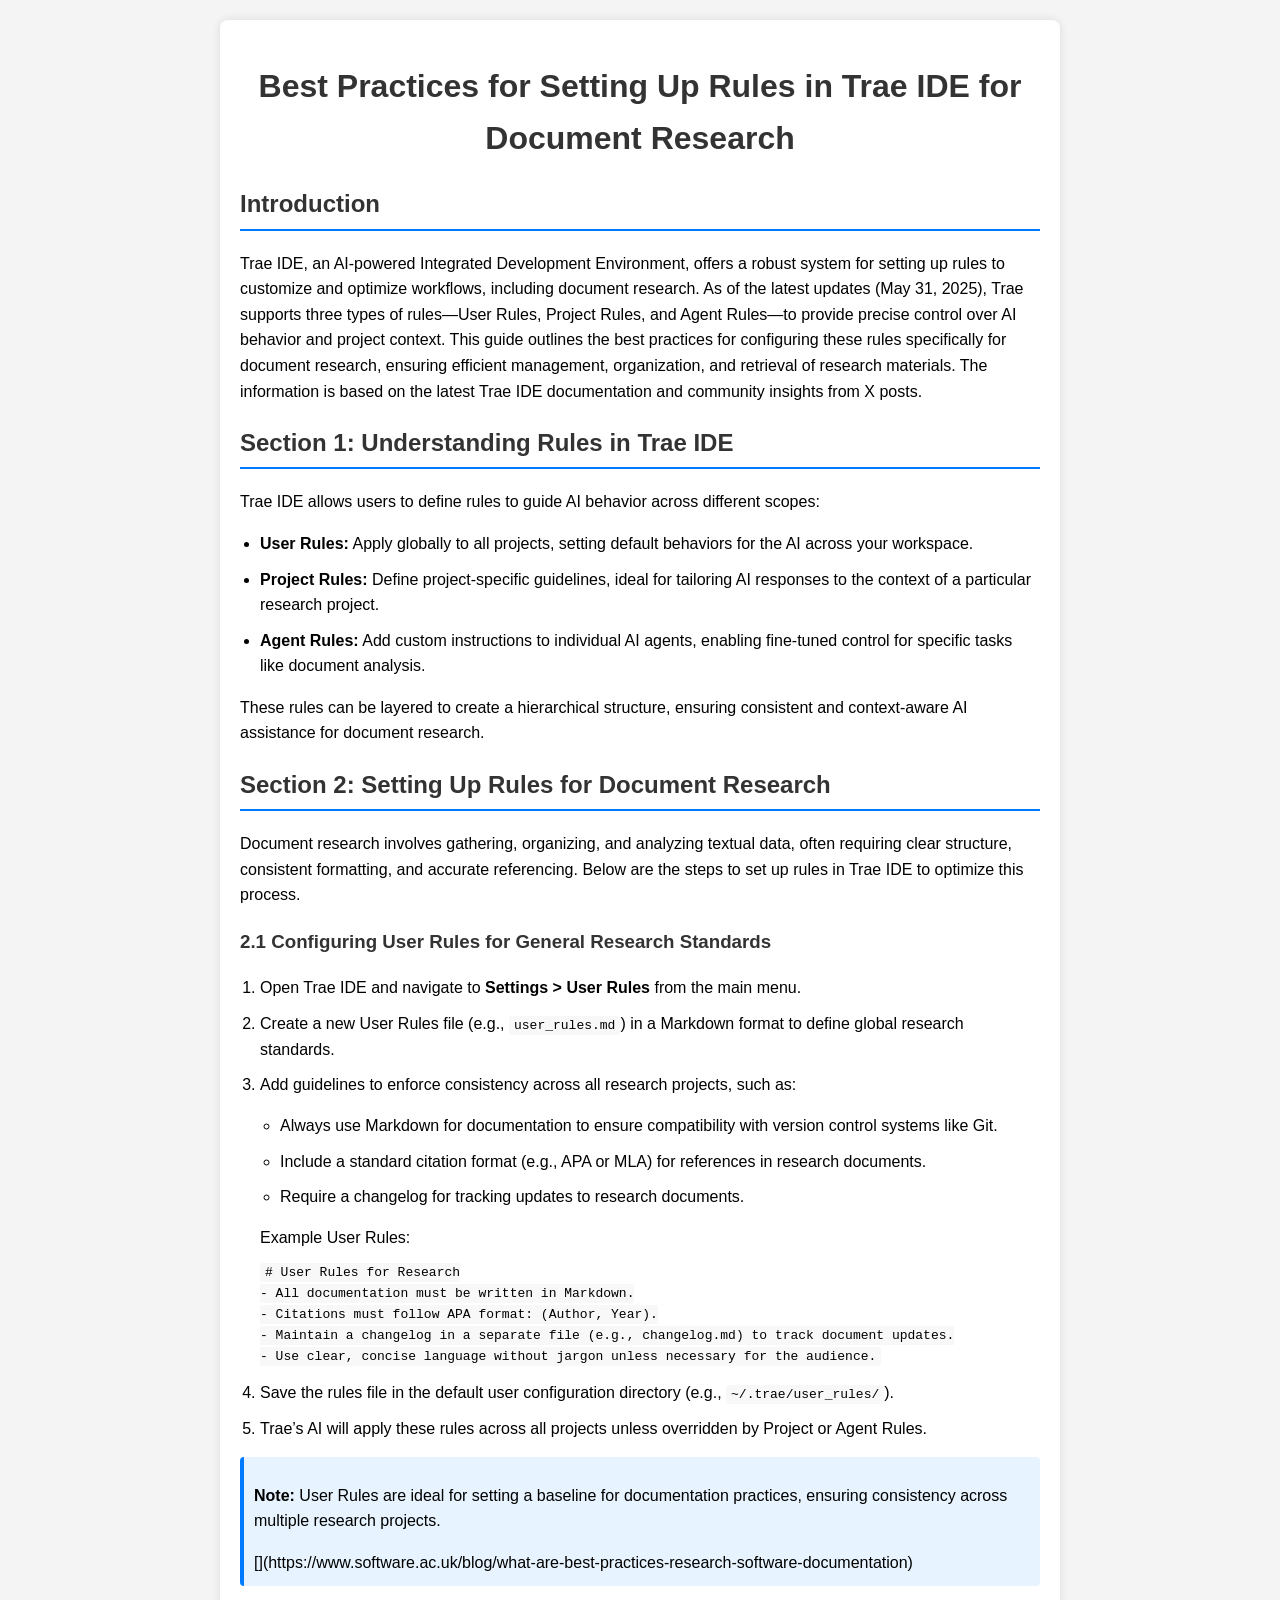
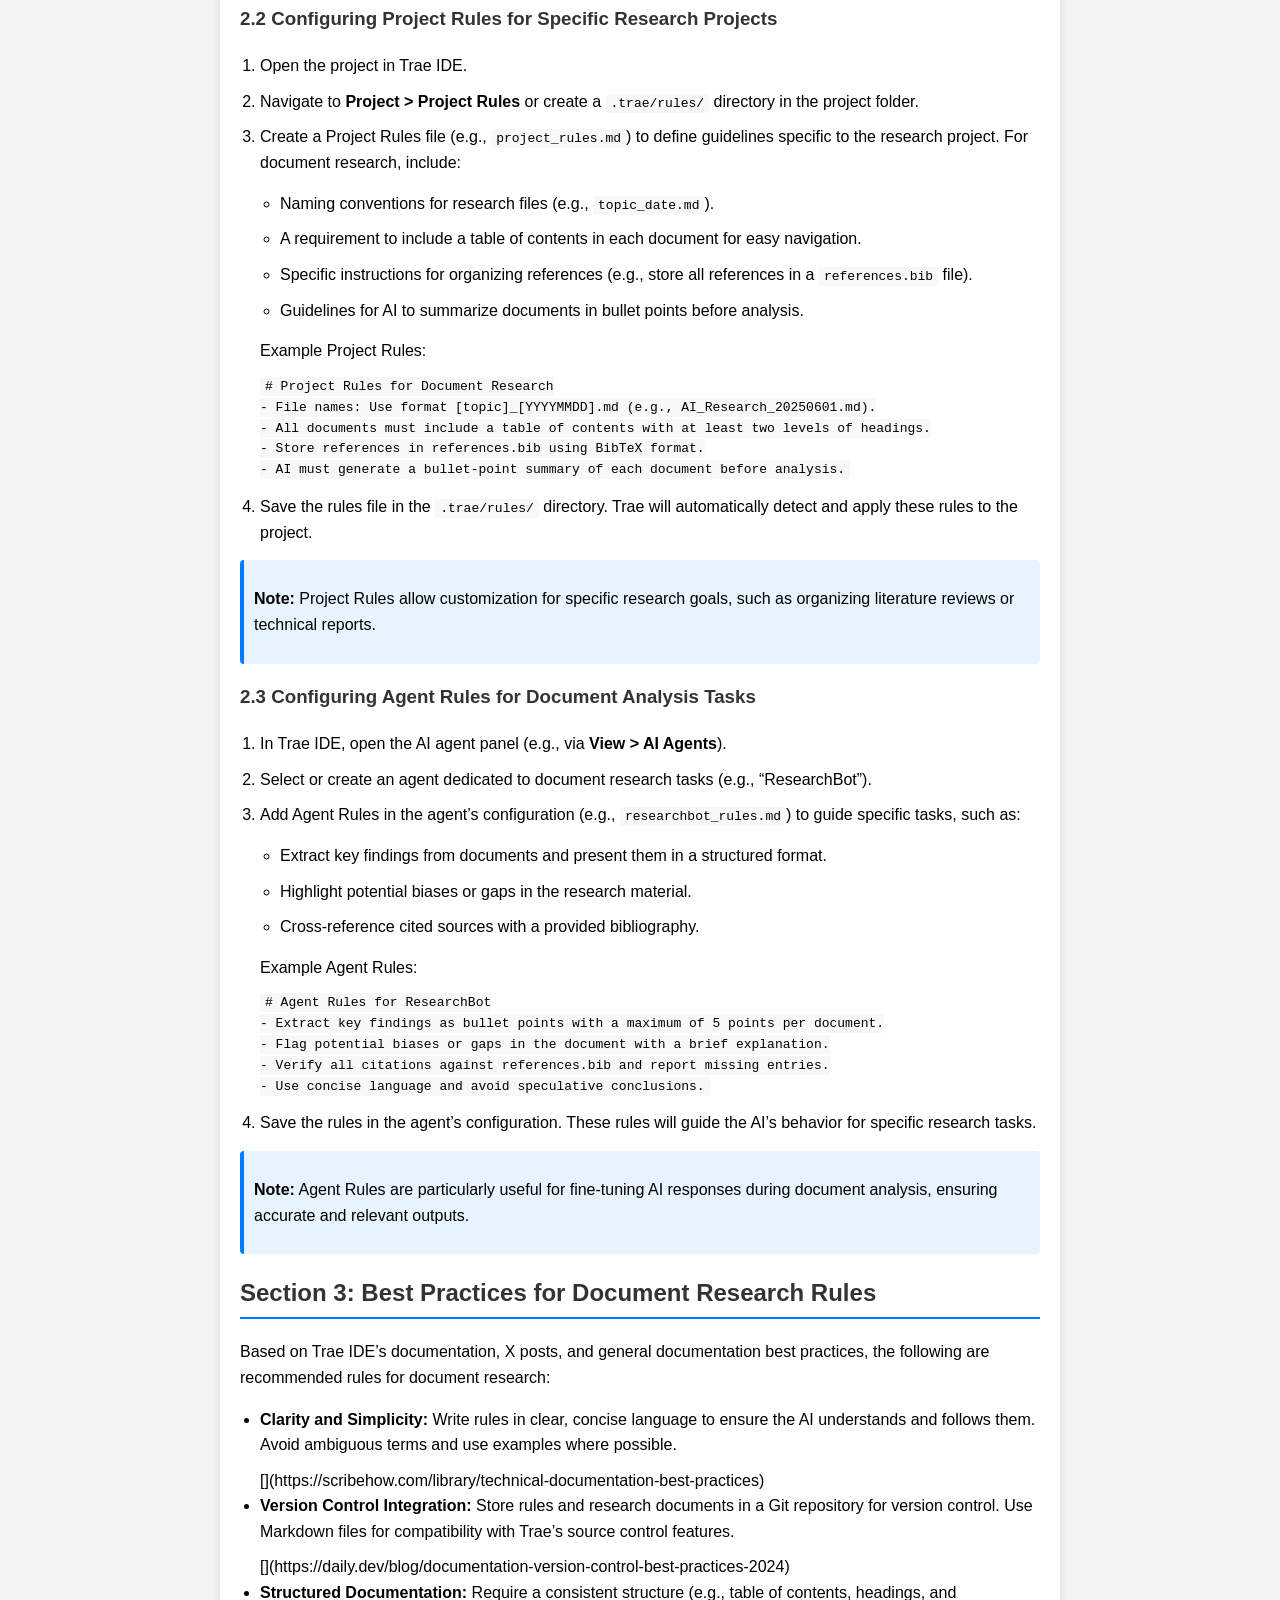
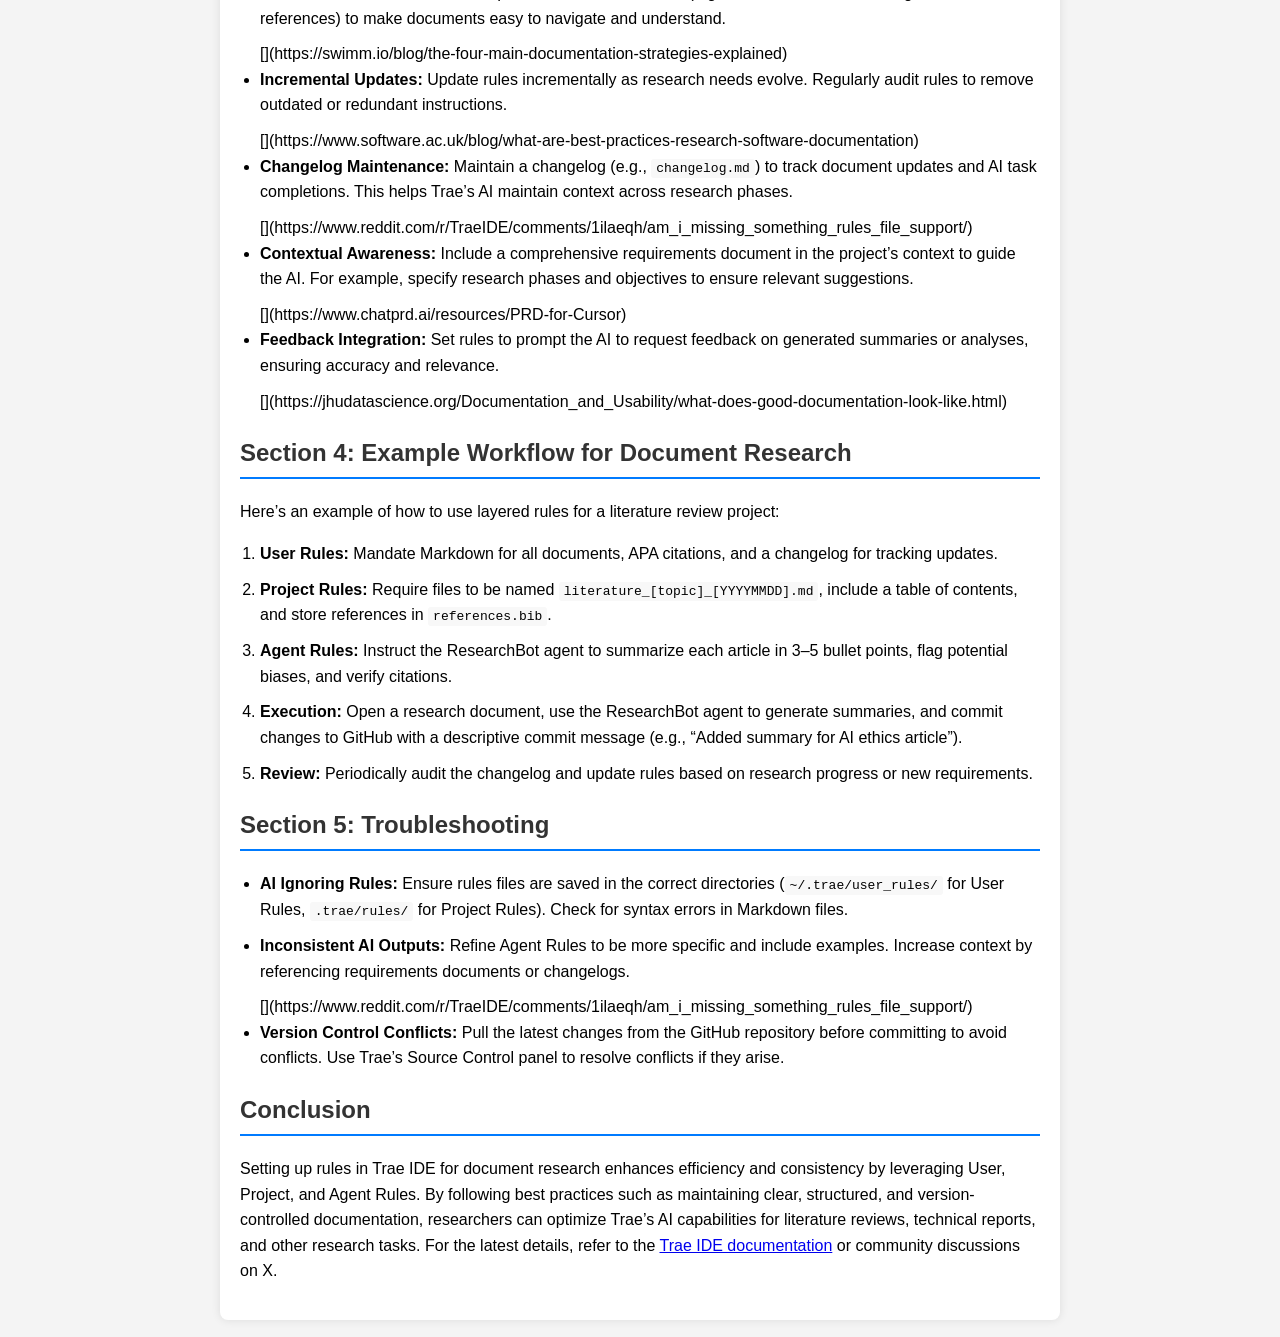
==== index.html @ 6d64eec3 "rename" ====
<script type="text/javascript">
        var gk_isXlsx = false;
        var gk_xlsxFileLookup = {};
        var gk_fileData = {};
        function filledCell(cell) {
          return cell !== '' && cell != null;
        }
        function loadFileData(filename) {
        if (gk_isXlsx && gk_xlsxFileLookup[filename]) {
            try {
                var workbook = XLSX.read(gk_fileData[filename], { type: 'base64' });
                var firstSheetName = workbook.SheetNames[0];
                var worksheet = workbook.Sheets[firstSheetName];

                // Convert sheet to JSON to filter blank rows
                var jsonData = XLSX.utils.sheet_to_json(worksheet, { header: 1, blankrows: false, defval: '' });
                // Filter out blank rows (rows where all cells are empty, null, or undefined)
                var filteredData = jsonData.filter(row => row.some(filledCell));

                // Heuristic to find the header row by ignoring rows with fewer filled cells than the next row
                var headerRowIndex = filteredData.findIndex((row, index) =>
                  row.filter(filledCell).length >= filteredData[index + 1]?.filter(filledCell).length
                );
                // Fallback
                if (headerRowIndex === -1 || headerRowIndex > 25) {
                  headerRowIndex = 0;
                }

                // Convert filtered JSON back to CSV
                var csv = XLSX.utils.aoa_to_sheet(filteredData.slice(headerRowIndex)); // Create a new sheet from filtered array of arrays
                csv = XLSX.utils.sheet_to_csv(csv, { header: 1 });
                return csv;
            } catch (e) {
                console.error(e);
                return "";
            }
        }
        return gk_fileData[filename] || "";
        }
        </script><!DOCTYPE html>
<html lang="en">
<head>
    <meta charset="UTF-8">
    <meta name="viewport" content="width=device-width, initial-scale=1.0">
    <title>Best Practices for Setting Up Rules in Trae IDE for Document Research</title>
    <style>
        body {
            font-family: Arial, sans-serif;
            line-height: 1.6;
            margin: 0;
            padding: 20px;
            background-color: #f4f4f4;
        }
        .container {
            max-width: 800px;
            margin: 0 auto;
            background: #fff;
            padding: 20px;
            border-radius: 8px;
            box-shadow: 0 0 10px rgba(0,0,0,0.1);
        }
        h1, h2, h3 {
            color: #333;
        }
        h1 {
            text-align: center;
        }
        h2 {
            border-bottom: 2px solid #007bff;
            padding-bottom: 5px;
        }
        ol, ul {
            margin: 15px 0;
            padding-left: 20px;
        }
        li {
            margin-bottom: 10px;
        }
        code {
            background: #f8f8f8;
            padding: 2px 5px;
            border-radius: 3px;
        }
        .note {
            background: #e7f3fe;
            border-left: 4px solid #007bff;
            padding: 10px;
            margin: 10px 0;
            border-radius: 4px;
        }
        .citation {
            font-size: 0.9em;
            color: #555;
            margin-top: 5px;
        }
    </style>
</head>
<body>
    <div class="container">
        <h1>Best Practices for Setting Up Rules in Trae IDE for Document Research</h1>

        <h2>Introduction</h2>
        <p>Trae IDE, an AI-powered Integrated Development Environment, offers a robust system for setting up rules to customize and optimize workflows, including document research. As of the latest updates (May 31, 2025), Trae supports three types of rules—User Rules, Project Rules, and Agent Rules—to provide precise control over AI behavior and project context. This guide outlines the best practices for configuring these rules specifically for document research, ensuring efficient management, organization, and retrieval of research materials. The information is based on the latest Trae IDE documentation and community insights from X posts.</p>

        <h2>Section 1: Understanding Rules in Trae IDE</h2>
        <p>Trae IDE allows users to define rules to guide AI behavior across different scopes:</p>
        <ul>
            <li><strong>User Rules:</strong> Apply globally to all projects, setting default behaviors for the AI across your workspace.</li>
            <li><strong>Project Rules:</strong> Define project-specific guidelines, ideal for tailoring AI responses to the context of a particular research project.</li>
            <li><strong>Agent Rules:</strong> Add custom instructions to individual AI agents, enabling fine-tuned control for specific tasks like document analysis.</li>
        </ul>
        <p>These rules can be layered to create a hierarchical structure, ensuring consistent and context-aware AI assistance for document research.</p>

        <h2>Section 2: Setting Up Rules for Document Research</h2>
        <p>Document research involves gathering, organizing, and analyzing textual data, often requiring clear structure, consistent formatting, and accurate referencing. Below are the steps to set up rules in Trae IDE to optimize this process.</p>

        <h3>2.1 Configuring User Rules for General Research Standards</h3>
        <ol>
            <li>Open Trae IDE and navigate to <strong>Settings > User Rules</strong> from the main menu.</li>
            <li>Create a new User Rules file (e.g., <code>user_rules.md</code>) in a Markdown format to define global research standards.</li>
            <li>Add guidelines to enforce consistency across all research projects, such as:
                <ul>
                    <li>Always use Markdown for documentation to ensure compatibility with version control systems like Git.</li>
                    <li>Include a standard citation format (e.g., APA or MLA) for references in research documents.</li>
                    <li>Require a changelog for tracking updates to research documents.</li>
                </ul>
                Example User Rules:
                <pre><code># User Rules for Research
- All documentation must be written in Markdown.
- Citations must follow APA format: (Author, Year).
- Maintain a changelog in a separate file (e.g., changelog.md) to track document updates.
- Use clear, concise language without jargon unless necessary for the audience.</code></pre>
            </li>
            <li>Save the rules file in the default user configuration directory (e.g., <code>~/.trae/user_rules/</code>).</li>
            <li>Trae’s AI will apply these rules across all projects unless overridden by Project or Agent Rules.</li>
        </ol>
        <div class="note">
            <p><strong>Note:</strong> User Rules are ideal for setting a baseline for documentation practices, ensuring consistency across multiple research projects.</p>[](https://www.software.ac.uk/blog/what-are-best-practices-research-software-documentation)
        </div>

        <h3>2.2 Configuring Project Rules for Specific Research Projects</h3>
        <ol>
            <li>Open the project in Trae IDE.</li>
            <li>Navigate to <strong>Project > Project Rules</strong> or create a <code>.trae/rules/</code> directory in the project folder.</li>
            <li>Create a Project Rules file (e.g., <code>project_rules.md</code>) to define guidelines specific to the research project. For document research, include:
                <ul>
                    <li>Naming conventions for research files (e.g., <code>topic_date.md</code>).</li>
                    <li>A requirement to include a table of contents in each document for easy navigation.</li>
                    <li>Specific instructions for organizing references (e.g., store all references in a <code>references.bib</code> file).</li>
                    <li>Guidelines for AI to summarize documents in bullet points before analysis.</li>
                </ul>
                Example Project Rules:
                <pre><code># Project Rules for Document Research
- File names: Use format [topic]_[YYYYMMDD].md (e.g., AI_Research_20250601.md).
- All documents must include a table of contents with at least two levels of headings.
- Store references in references.bib using BibTeX format.
- AI must generate a bullet-point summary of each document before analysis.</code></pre>
            </li>
            <li>Save the rules file in the <code>.trae/rules/</code> directory. Trae will automatically detect and apply these rules to the project.</li>
        </ol>
        <div class="note">
            <p><strong>Note:</strong> Project Rules allow customization for specific research goals, such as organizing literature reviews or technical reports.</p>
        </div>

        <h3>2.3 Configuring Agent Rules for Document Analysis Tasks</h3>
        <ol>
            <li>In Trae IDE, open the AI agent panel (e.g., via <strong>View > AI Agents</strong>).</li>
            <li>Select or create an agent dedicated to document research tasks (e.g., “ResearchBot”).</li>
            <li>Add Agent Rules in the agent’s configuration (e.g., <code>researchbot_rules.md</code>) to guide specific tasks, such as:
                <ul>
                    <li>Extract key findings from documents and present them in a structured format.</li>
                    <li>Highlight potential biases or gaps in the research material.</li>
                    <li>Cross-reference cited sources with a provided bibliography.</li>
                </ul>
                Example Agent Rules:
                <pre><code># Agent Rules for ResearchBot
- Extract key findings as bullet points with a maximum of 5 points per document.
- Flag potential biases or gaps in the document with a brief explanation.
- Verify all citations against references.bib and report missing entries.
- Use concise language and avoid speculative conclusions.</code></pre>
            </li>
            <li>Save the rules in the agent’s configuration. These rules will guide the AI’s behavior for specific research tasks.</li>
        </ol>
        <div class="note">
            <p><strong>Note:</strong> Agent Rules are particularly useful for fine-tuning AI responses during document analysis, ensuring accurate and relevant outputs.</p>
        </div>

        <h2>Section 3: Best Practices for Document Research Rules</h2>
        <p>Based on Trae IDE’s documentation, X posts, and general documentation best practices, the following are recommended rules for document research:</p>
        <ul>
            <li><strong>Clarity and Simplicity:</strong> Write rules in clear, concise language to ensure the AI understands and follows them. Avoid ambiguous terms and use examples where possible.</li>[](https://scribehow.com/library/technical-documentation-best-practices)
            <li><strong>Version Control Integration:</strong> Store rules and research documents in a Git repository for version control. Use Markdown files for compatibility with Trae’s source control features.</li>[](https://daily.dev/blog/documentation-version-control-best-practices-2024)
            <li><strong>Structured Documentation:</strong> Require a consistent structure (e.g., table of contents, headings, and references) to make documents easy to navigate and understand.</li>[](https://swimm.io/blog/the-four-main-documentation-strategies-explained)
            <li><strong>Incremental Updates:</strong> Update rules incrementally as research needs evolve. Regularly audit rules to remove outdated or redundant instructions.</li>[](https://www.software.ac.uk/blog/what-are-best-practices-research-software-documentation)
            <li><strong>Changelog Maintenance:</strong> Maintain a changelog (e.g., <code>changelog.md</code>) to track document updates and AI task completions. This helps Trae’s AI maintain context across research phases.</li>[](https://www.reddit.com/r/TraeIDE/comments/1ilaeqh/am_i_missing_something_rules_file_support/)
            <li><strong>Contextual Awareness:</strong> Include a comprehensive requirements document in the project’s context to guide the AI. For example, specify research phases and objectives to ensure relevant suggestions.</li>[](https://www.chatprd.ai/resources/PRD-for-Cursor)
            <li><strong>Feedback Integration:</strong> Set rules to prompt the AI to request feedback on generated summaries or analyses, ensuring accuracy and relevance.</li>[](https://jhudatascience.org/Documentation_and_Usability/what-does-good-documentation-look-like.html)
        </ul>

        <h2>Section 4: Example Workflow for Document Research</h2>
        <p>Here’s an example of how to use layered rules for a literature review project:</p>
        <ol>
            <li><strong>User Rules:</strong> Mandate Markdown for all documents, APA citations, and a changelog for tracking updates.</li>
            <li><strong>Project Rules:</strong> Require files to be named <code>literature_[topic]_[YYYYMMDD].md</code>, include a table of contents, and store references in <code>references.bib</code>.</li>
            <li><strong>Agent Rules:</strong> Instruct the ResearchBot agent to summarize each article in 3–5 bullet points, flag potential biases, and verify citations.</li>
            <li><strong>Execution:</strong> Open a research document, use the ResearchBot agent to generate summaries, and commit changes to GitHub with a descriptive commit message (e.g., “Added summary for AI ethics article”).</li>
            <li><strong>Review:</strong> Periodically audit the changelog and update rules based on research progress or new requirements.</li>
        </ol>

        <h2>Section 5: Troubleshooting</h2>
        <ul>
            <li><strong>AI Ignoring Rules:</strong> Ensure rules files are saved in the correct directories (<code>~/.trae/user_rules/</code> for User Rules, <code>.trae/rules/</code> for Project Rules). Check for syntax errors in Markdown files.</li>
            <li><strong>Inconsistent AI Outputs:</strong> Refine Agent Rules to be more specific and include examples. Increase context by referencing requirements documents or changelogs.</li>[](https://www.reddit.com/r/TraeIDE/comments/1ilaeqh/am_i_missing_something_rules_file_support/)
            <li><strong>Version Control Conflicts:</strong> Pull the latest changes from the GitHub repository before committing to avoid conflicts. Use Trae’s Source Control panel to resolve conflicts if they arise.</li>
        </ul>

        <h2>Conclusion</h2>
        <p>Setting up rules in Trae IDE for document research enhances efficiency and consistency by leveraging User, Project, and Agent Rules. By following best practices such as maintaining clear, structured, and version-controlled documentation, researchers can optimize Trae’s AI capabilities for literature reviews, technical reports, and other research tasks. For the latest details, refer to the <a href="https://docs.trae.ai">Trae IDE documentation</a> or community discussions on X.</p>
    </div>
</body>
</html>
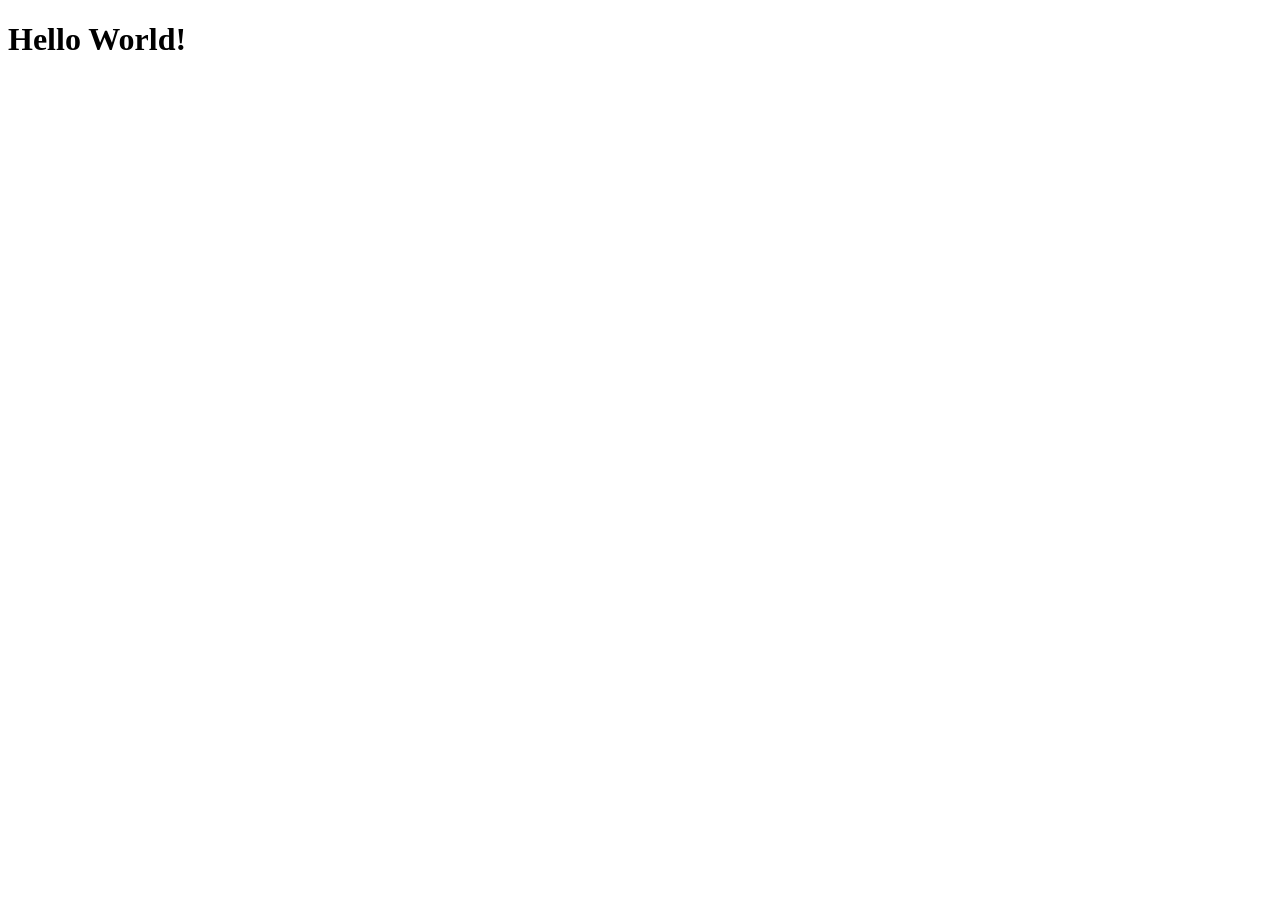
==== commit af1cf7bf: "new conts" ====
--- a/index.html
+++ b/index.html
@@ -1,221 +1,11 @@
-<script type="text/javascript">
-        var gk_isXlsx = false;
-        var gk_xlsxFileLookup = {};
-        var gk_fileData = {};
-        function filledCell(cell) {
-          return cell !== '' && cell != null;
-        }
-        function loadFileData(filename) {
-        if (gk_isXlsx && gk_xlsxFileLookup[filename]) {
-            try {
-                var workbook = XLSX.read(gk_fileData[filename], { type: 'base64' });
-                var firstSheetName = workbook.SheetNames[0];
-                var worksheet = workbook.Sheets[firstSheetName];
-
-                // Convert sheet to JSON to filter blank rows
-                var jsonData = XLSX.utils.sheet_to_json(worksheet, { header: 1, blankrows: false, defval: '' });
-                // Filter out blank rows (rows where all cells are empty, null, or undefined)
-                var filteredData = jsonData.filter(row => row.some(filledCell));
-
-                // Heuristic to find the header row by ignoring rows with fewer filled cells than the next row
-                var headerRowIndex = filteredData.findIndex((row, index) =>
-                  row.filter(filledCell).length >= filteredData[index + 1]?.filter(filledCell).length
-                );
-                // Fallback
-                if (headerRowIndex === -1 || headerRowIndex > 25) {
-                  headerRowIndex = 0;
-                }
-
-                // Convert filtered JSON back to CSV
-                var csv = XLSX.utils.aoa_to_sheet(filteredData.slice(headerRowIndex)); // Create a new sheet from filtered array of arrays
-                csv = XLSX.utils.sheet_to_csv(csv, { header: 1 });
-                return csv;
-            } catch (e) {
-                console.error(e);
-                return "";
-            }
-        }
-        return gk_fileData[filename] || "";
-        }
-        </script><!DOCTYPE html>
+<!DOCTYPE html>
 <html lang="en">
 <head>
     <meta charset="UTF-8">
     <meta name="viewport" content="width=device-width, initial-scale=1.0">
-    <title>Best Practices for Setting Up Rules in Trae IDE for Document Research</title>
-    <style>
-        body {
-            font-family: Arial, sans-serif;
-            line-height: 1.6;
-            margin: 0;
-            padding: 20px;
-            background-color: #f4f4f4;
-        }
-        .container {
-            max-width: 800px;
-            margin: 0 auto;
-            background: #fff;
-            padding: 20px;
-            border-radius: 8px;
-            box-shadow: 0 0 10px rgba(0,0,0,0.1);
-        }
-        h1, h2, h3 {
-            color: #333;
-        }
-        h1 {
-            text-align: center;
-        }
-        h2 {
-            border-bottom: 2px solid #007bff;
-            padding-bottom: 5px;
-        }
-        ol, ul {
-            margin: 15px 0;
-            padding-left: 20px;
-        }
-        li {
-            margin-bottom: 10px;
-        }
-        code {
-            background: #f8f8f8;
-            padding: 2px 5px;
-            border-radius: 3px;
-        }
-        .note {
-            background: #e7f3fe;
-            border-left: 4px solid #007bff;
-            padding: 10px;
-            margin: 10px 0;
-            border-radius: 4px;
-        }
-        .citation {
-            font-size: 0.9em;
-            color: #555;
-            margin-top: 5px;
-        }
-    </style>
+    <title>Hello World</title>
 </head>
 <body>
-    <div class="container">
-        <h1>Best Practices for Setting Up Rules in Trae IDE for Document Research</h1>
-
-        <h2>Introduction</h2>
-        <p>Trae IDE, an AI-powered Integrated Development Environment, offers a robust system for setting up rules to customize and optimize workflows, including document research. As of the latest updates (May 31, 2025), Trae supports three types of rules—User Rules, Project Rules, and Agent Rules—to provide precise control over AI behavior and project context. This guide outlines the best practices for configuring these rules specifically for document research, ensuring efficient management, organization, and retrieval of research materials. The information is based on the latest Trae IDE documentation and community insights from X posts.</p>
-
-        <h2>Section 1: Understanding Rules in Trae IDE</h2>
-        <p>Trae IDE allows users to define rules to guide AI behavior across different scopes:</p>
-        <ul>
-            <li><strong>User Rules:</strong> Apply globally to all projects, setting default behaviors for the AI across your workspace.</li>
-            <li><strong>Project Rules:</strong> Define project-specific guidelines, ideal for tailoring AI responses to the context of a particular research project.</li>
-            <li><strong>Agent Rules:</strong> Add custom instructions to individual AI agents, enabling fine-tuned control for specific tasks like document analysis.</li>
-        </ul>
-        <p>These rules can be layered to create a hierarchical structure, ensuring consistent and context-aware AI assistance for document research.</p>
-
-        <h2>Section 2: Setting Up Rules for Document Research</h2>
-        <p>Document research involves gathering, organizing, and analyzing textual data, often requiring clear structure, consistent formatting, and accurate referencing. Below are the steps to set up rules in Trae IDE to optimize this process.</p>
-
-        <h3>2.1 Configuring User Rules for General Research Standards</h3>
-        <ol>
-            <li>Open Trae IDE and navigate to <strong>Settings > User Rules</strong> from the main menu.</li>
-            <li>Create a new User Rules file (e.g., <code>user_rules.md</code>) in a Markdown format to define global research standards.</li>
-            <li>Add guidelines to enforce consistency across all research projects, such as:
-                <ul>
-                    <li>Always use Markdown for documentation to ensure compatibility with version control systems like Git.</li>
-                    <li>Include a standard citation format (e.g., APA or MLA) for references in research documents.</li>
-                    <li>Require a changelog for tracking updates to research documents.</li>
-                </ul>
-                Example User Rules:
-                <pre><code># User Rules for Research
-- All documentation must be written in Markdown.
-- Citations must follow APA format: (Author, Year).
-- Maintain a changelog in a separate file (e.g., changelog.md) to track document updates.
-- Use clear, concise language without jargon unless necessary for the audience.</code></pre>
-            </li>
-            <li>Save the rules file in the default user configuration directory (e.g., <code>~/.trae/user_rules/</code>).</li>
-            <li>Trae’s AI will apply these rules across all projects unless overridden by Project or Agent Rules.</li>
-        </ol>
-        <div class="note">
-            <p><strong>Note:</strong> User Rules are ideal for setting a baseline for documentation practices, ensuring consistency across multiple research projects.</p>[](https://www.software.ac.uk/blog/what-are-best-practices-research-software-documentation)
-        </div>
-
-        <h3>2.2 Configuring Project Rules for Specific Research Projects</h3>
-        <ol>
-            <li>Open the project in Trae IDE.</li>
-            <li>Navigate to <strong>Project > Project Rules</strong> or create a <code>.trae/rules/</code> directory in the project folder.</li>
-            <li>Create a Project Rules file (e.g., <code>project_rules.md</code>) to define guidelines specific to the research project. For document research, include:
-                <ul>
-                    <li>Naming conventions for research files (e.g., <code>topic_date.md</code>).</li>
-                    <li>A requirement to include a table of contents in each document for easy navigation.</li>
-                    <li>Specific instructions for organizing references (e.g., store all references in a <code>references.bib</code> file).</li>
-                    <li>Guidelines for AI to summarize documents in bullet points before analysis.</li>
-                </ul>
-                Example Project Rules:
-                <pre><code># Project Rules for Document Research
-- File names: Use format [topic]_[YYYYMMDD].md (e.g., AI_Research_20250601.md).
-- All documents must include a table of contents with at least two levels of headings.
-- Store references in references.bib using BibTeX format.
-- AI must generate a bullet-point summary of each document before analysis.</code></pre>
-            </li>
-            <li>Save the rules file in the <code>.trae/rules/</code> directory. Trae will automatically detect and apply these rules to the project.</li>
-        </ol>
-        <div class="note">
-            <p><strong>Note:</strong> Project Rules allow customization for specific research goals, such as organizing literature reviews or technical reports.</p>
-        </div>
-
-        <h3>2.3 Configuring Agent Rules for Document Analysis Tasks</h3>
-        <ol>
-            <li>In Trae IDE, open the AI agent panel (e.g., via <strong>View > AI Agents</strong>).</li>
-            <li>Select or create an agent dedicated to document research tasks (e.g., “ResearchBot”).</li>
-            <li>Add Agent Rules in the agent’s configuration (e.g., <code>researchbot_rules.md</code>) to guide specific tasks, such as:
-                <ul>
-                    <li>Extract key findings from documents and present them in a structured format.</li>
-                    <li>Highlight potential biases or gaps in the research material.</li>
-                    <li>Cross-reference cited sources with a provided bibliography.</li>
-                </ul>
-                Example Agent Rules:
-                <pre><code># Agent Rules for ResearchBot
-- Extract key findings as bullet points with a maximum of 5 points per document.
-- Flag potential biases or gaps in the document with a brief explanation.
-- Verify all citations against references.bib and report missing entries.
-- Use concise language and avoid speculative conclusions.</code></pre>
-            </li>
-            <li>Save the rules in the agent’s configuration. These rules will guide the AI’s behavior for specific research tasks.</li>
-        </ol>
-        <div class="note">
-            <p><strong>Note:</strong> Agent Rules are particularly useful for fine-tuning AI responses during document analysis, ensuring accurate and relevant outputs.</p>
-        </div>
-
-        <h2>Section 3: Best Practices for Document Research Rules</h2>
-        <p>Based on Trae IDE’s documentation, X posts, and general documentation best practices, the following are recommended rules for document research:</p>
-        <ul>
-            <li><strong>Clarity and Simplicity:</strong> Write rules in clear, concise language to ensure the AI understands and follows them. Avoid ambiguous terms and use examples where possible.</li>[](https://scribehow.com/library/technical-documentation-best-practices)
-            <li><strong>Version Control Integration:</strong> Store rules and research documents in a Git repository for version control. Use Markdown files for compatibility with Trae’s source control features.</li>[](https://daily.dev/blog/documentation-version-control-best-practices-2024)
-            <li><strong>Structured Documentation:</strong> Require a consistent structure (e.g., table of contents, headings, and references) to make documents easy to navigate and understand.</li>[](https://swimm.io/blog/the-four-main-documentation-strategies-explained)
-            <li><strong>Incremental Updates:</strong> Update rules incrementally as research needs evolve. Regularly audit rules to remove outdated or redundant instructions.</li>[](https://www.software.ac.uk/blog/what-are-best-practices-research-software-documentation)
-            <li><strong>Changelog Maintenance:</strong> Maintain a changelog (e.g., <code>changelog.md</code>) to track document updates and AI task completions. This helps Trae’s AI maintain context across research phases.</li>[](https://www.reddit.com/r/TraeIDE/comments/1ilaeqh/am_i_missing_something_rules_file_support/)
-            <li><strong>Contextual Awareness:</strong> Include a comprehensive requirements document in the project’s context to guide the AI. For example, specify research phases and objectives to ensure relevant suggestions.</li>[](https://www.chatprd.ai/resources/PRD-for-Cursor)
-            <li><strong>Feedback Integration:</strong> Set rules to prompt the AI to request feedback on generated summaries or analyses, ensuring accuracy and relevance.</li>[](https://jhudatascience.org/Documentation_and_Usability/what-does-good-documentation-look-like.html)
-        </ul>
-
-        <h2>Section 4: Example Workflow for Document Research</h2>
-        <p>Here’s an example of how to use layered rules for a literature review project:</p>
-        <ol>
-            <li><strong>User Rules:</strong> Mandate Markdown for all documents, APA citations, and a changelog for tracking updates.</li>
-            <li><strong>Project Rules:</strong> Require files to be named <code>literature_[topic]_[YYYYMMDD].md</code>, include a table of contents, and store references in <code>references.bib</code>.</li>
-            <li><strong>Agent Rules:</strong> Instruct the ResearchBot agent to summarize each article in 3–5 bullet points, flag potential biases, and verify citations.</li>
-            <li><strong>Execution:</strong> Open a research document, use the ResearchBot agent to generate summaries, and commit changes to GitHub with a descriptive commit message (e.g., “Added summary for AI ethics article”).</li>
-            <li><strong>Review:</strong> Periodically audit the changelog and update rules based on research progress or new requirements.</li>
-        </ol>
-
-        <h2>Section 5: Troubleshooting</h2>
-        <ul>
-            <li><strong>AI Ignoring Rules:</strong> Ensure rules files are saved in the correct directories (<code>~/.trae/user_rules/</code> for User Rules, <code>.trae/rules/</code> for Project Rules). Check for syntax errors in Markdown files.</li>
-            <li><strong>Inconsistent AI Outputs:</strong> Refine Agent Rules to be more specific and include examples. Increase context by referencing requirements documents or changelogs.</li>[](https://www.reddit.com/r/TraeIDE/comments/1ilaeqh/am_i_missing_something_rules_file_support/)
-            <li><strong>Version Control Conflicts:</strong> Pull the latest changes from the GitHub repository before committing to avoid conflicts. Use Trae’s Source Control panel to resolve conflicts if they arise.</li>
-        </ul>
-
-        <h2>Conclusion</h2>
-        <p>Setting up rules in Trae IDE for document research enhances efficiency and consistency by leveraging User, Project, and Agent Rules. By following best practices such as maintaining clear, structured, and version-controlled documentation, researchers can optimize Trae’s AI capabilities for literature reviews, technical reports, and other research tasks. For the latest details, refer to the <a href="https://docs.trae.ai">Trae IDE documentation</a> or community discussions on X.</p>
-    </div>
+    <h1>Hello World!</h1>
 </body>
 </html>
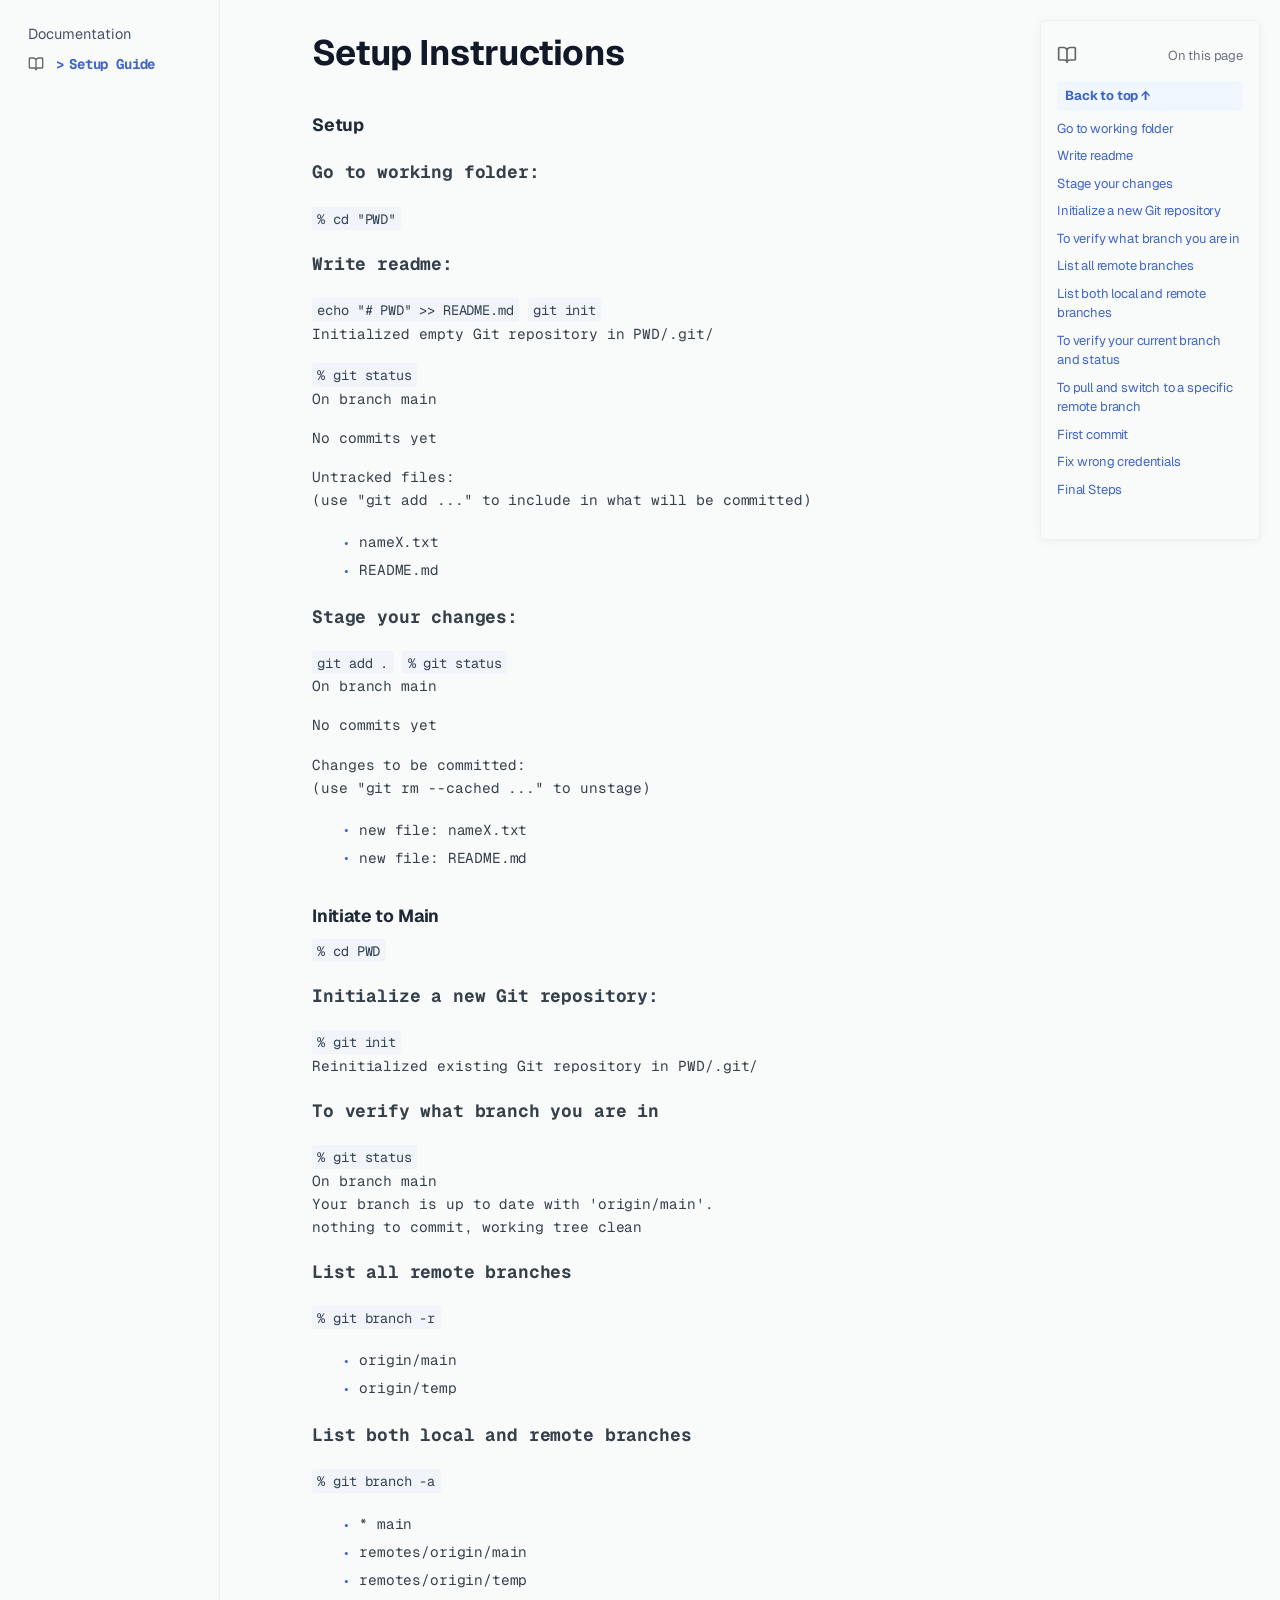
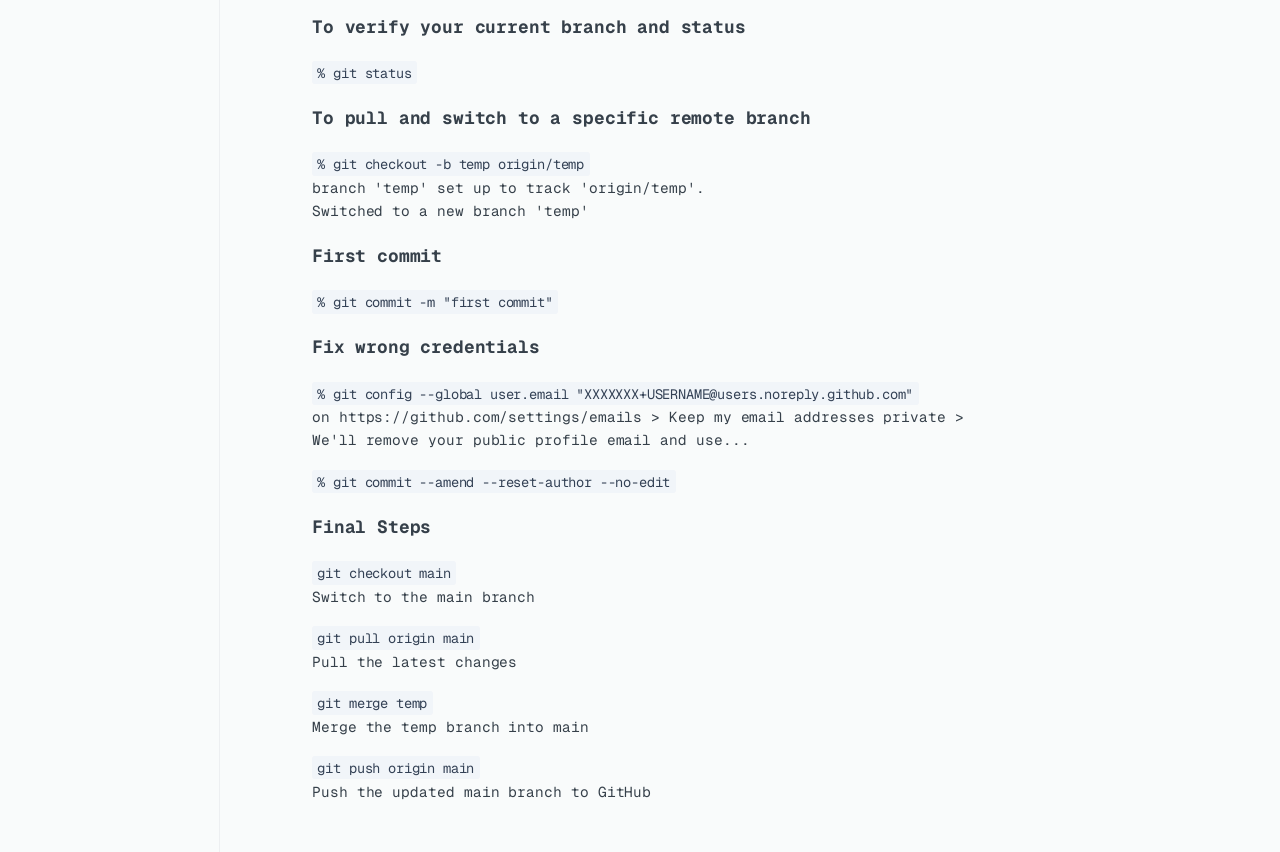
==== commit d154fe97: "htm styling redone" ====
--- a/index.html
+++ b/index.html
@@ -1,11 +1,156 @@
-<!DOCTYPE html>
+<!doctype html>
 <html lang="en">
 <head>
-    <meta charset="UTF-8">
-    <meta name="viewport" content="width=device-width, initial-scale=1.0">
-    <title>Hello World</title>
+    <meta charset="UTF-8" />
+    <meta name="viewport" content="width=device-width, initial-scale=1.0" />
+    <title>Setup Instructions</title>
+    <!-- Link to our local CSS file -->
+    <link rel="stylesheet" href="styles.css" />
 </head>
-<body>
-    <h1>Hello World!</h1>
+<body id="top">
+    <div class="outer">
+        <!-- Mobile navigation toggle -->
+        <div class="mobile-nav-toggle">
+            <button id="menu-toggle" aria-label="Toggle navigation menu">
+                <span></span>
+                <span></span>
+                <span></span>
+            </button>
+        </div>
+        <div class="page-area">
+            <nav class="sidebar">
+                <div class="group">
+                    <div class="sb-section">Documentation</div>
+                    <ul>
+                        <li>
+                            <img src="img/icon-introduction.svg" alt="" class="icon" />
+                            <a class="active" href="#">Setup Guide</a>
+                        </li>
+                    </ul>
+                </div>
+            </nav>
+            <main class="content-main">
+                <h1>Setup Instructions</h1>
+                <div class="article-content">
+                    <h2>Setup</h2>
+                    <h3 id="go-to-working-folder">Go to working folder:</h3>
+                    <code>% cd "PWD"</code>
+
+                    <h3 id="write-readme">Write readme:</h3>
+                    <code>echo "# PWD" >> README.md</code>
+
+                    <code>git init</code>
+
+                    <p>Initialized empty Git repository in PWD/.git/</p>
+                    <code>% git status</code>
+                    <p>On branch main</p>
+                    <p>No commits yet</p>
+
+                    <p>Untracked files:<br>
+                    (use "git add <file>..." to include in what will be committed)</p>
+                    <ul>
+                        <li>nameX.txt</li>
+                        <li>README.md</li>
+                    </ul>
+
+                    <h3 id="stage-your-changes">Stage your changes:</h3>
+                    <code>git add .</code>
+                    <code>% git status</code>
+                    <p>On branch main</p>
+                    <p>No commits yet</p>
+
+                    <p>Changes to be committed:<br>
+                    (use "git rm --cached <file>..." to unstage)</p>
+                    <ul>
+                        <li>new file: nameX.txt</li>
+                        <li>new file: README.md</li>
+                    </ul>
+
+                    <h2>Initiate to Main</h2>
+                    <code>% cd PWD</code>
+
+                    <h3 id="initialize-a-new-git-repository">Initialize a new Git repository:</h3>
+                    <code>% git init</code>
+                    <p>Reinitialized existing Git repository in PWD/.git/</p>
+
+                    <h3 id="to-verify-what-branch-you-are-in">To verify what branch you are in</h3>
+                    <code>% git status</code>
+                    <p>On branch main<br>
+                    Your branch is up to date with 'origin/main'.<br>
+                    nothing to commit, working tree clean</p>
+
+                    <h3 id="list-all-remote-branches">List all remote branches</h3>
+                    <code>% git branch -r</code>
+                    <ul>
+                        <li>origin/main</li>
+                        <li>origin/temp</li>
+                    </ul>
+
+                    <h3 id="list-both-local-and-remote-branches">List both local and remote branches</h3>
+                    <code>% git branch -a</code>
+                    <ul>
+                        <li>* main</li>
+                        <li>remotes/origin/main</li>
+                        <li>remotes/origin/temp</li>
+                    </ul>
+
+                    <h3 id="to-verify-your-current-branch-and-status">To verify your current branch and status</h3>
+                    <code>% git status</code>
+
+                    <h3 id="to-pull-and-switch-to-a-specific-remote-branch">To pull and switch to a specific remote branch</h3>
+                    <code>% git checkout -b temp origin/temp</code>
+                    <p>branch 'temp' set up to track 'origin/temp'.<br>
+                    Switched to a new branch 'temp'</p>
+
+                    <h3 id="first-commit">First commit</h3>
+                    <code>% git commit -m "first commit"</code>
+
+                    <h3 id="fix-wrong-credentials">Fix wrong credentials</h3>
+                    <code>% git config --global user.email "XXXXXXX+USERNAME@users.noreply.github.com"</code>
+
+                    <p>on https://github.com/settings/emails > Keep my email addresses private > We'll remove your public profile email and use...</p>
+
+                    <code>% git commit --amend --reset-author --no-edit</code>
+
+                    <h3 id="final-steps">Final Steps</h3>
+                    <code>git checkout main</code>
+                    <p>Switch to the main branch</p>
+
+                    <code>git pull origin main</code>
+                    <p>Pull the latest changes</p>
+
+                    <code>git merge temp</code>
+                    <p>Merge the temp branch into main</p>
+
+                    <code>git push origin main</code>
+                    <p>Push the updated main branch to GitHub</p>
+                </div>
+            </main>
+            <aside class="rightbar">
+                <div class="rt-head">
+                    <img src="img/icon-introduction.svg" alt="" class="icon" />
+                    On this page
+                </div>
+                <ul class="toc-list">
+                    <li><a href="#top" id="back-to-top">Back to top ↑</a></li>
+                    <li><a href="#go-to-working-folder">Go to working folder</a></li>
+                    <li><a href="#write-readme">Write readme</a></li>
+                    <li><a href="#stage-your-changes">Stage your changes</a></li>
+                    <li><a href="#initialize-a-new-git-repository">Initialize a new Git repository</a></li>
+                    <li><a href="#to-verify-what-branch-you-are-in">To verify what branch you are in</a></li>
+                    <li><a href="#list-all-remote-branches">List all remote branches</a></li>
+                    <li><a href="#list-both-local-and-remote-branches">List both local and remote branches</a></li>
+                    <li><a href="#to-verify-your-current-branch-and-status">To verify your current branch and status</a></li>
+                    <li><a href="#to-pull-and-switch-to-a-specific-remote-branch">To pull and switch to a specific remote branch</a></li>
+                    <li><a href="#first-commit">First commit</a></li>
+                    <li><a href="#fix-wrong-credentials">Fix wrong credentials</a></li>
+                    <li><a href="#final-steps">Final Steps</a></li>
+                </ul>
+            </aside>
+        </div>
+    </div>
+
+    <!-- Reference to external JavaScript file for menu functionality -->
+    <script src="js/menu.js"></script>
 </body>
 </html>
--- a/styles.css
+++ b/styles.css
@@ -0,0 +1,653 @@
+/* Font definitions using local files */
+/* Geist Mono font - Only keeping regular and bold weights */
+@font-face {
+    font-family: "Geist Mono";
+    font-style: normal;
+    font-weight: 400;
+    font-display: swap;
+    src: url(fonts/Geist_Mono/GeistMono-Regular.ttf) format("truetype");
+    unicode-range: U+0000-00FF, U+0131, U+0152-0153, U+02BB-02BC, U+02C6, U+02DA, U+02DC, U+0304, U+0308, U+0329, U+2000-206F, U+20AC, U+2122, U+2191, U+2193, U+2212, U+2215, U+FEFF, U+FFFD;
+}
+
+@font-face {
+    font-family: "Geist Mono";
+    font-style: normal;
+    font-weight: 700;
+    font-display: swap;
+    src: url(fonts/Geist_Mono/GeistMono-Bold.ttf) format("truetype");
+    unicode-range: U+0000-00FF, U+0131, U+0152-0153, U+02BB-02BC, U+02C6, U+02DA, U+02DC, U+0304, U+0308, U+0329, U+2000-206F, U+20AC, U+2122, U+2191, U+2193, U+2212, U+2215, U+FEFF, U+FFFD;
+}
+
+/* Geist font - Only keeping regular and bold weights */
+@font-face {
+    font-family: "Geist";
+    font-style: normal;
+    font-weight: 400;
+    font-display: swap;
+    src: url(fonts/Geist/Geist-Regular.ttf) format("truetype");
+    unicode-range: U+0000-00FF, U+0131, U+0152-0153, U+02BB-02BC, U+02C6, U+02DA, U+02DC, U+0304, U+0308, U+0329, U+2000-206F, U+20AC, U+2122, U+2191, U+2193, U+2212, U+2215, U+FEFF, U+FFFD;
+}
+
+@font-face {
+    font-family: "Geist";
+    font-style: normal;
+    font-weight: 700;
+    font-display: swap;
+    src: url(fonts/Geist/Geist-Bold.ttf) format("truetype");
+    unicode-range: U+0000-00FF, U+0131, U+0152-0153, U+02BB-02BC, U+02C6, U+02DA, U+02DC, U+0304, U+0308, U+0329, U+2000-206F, U+20AC, U+2122, U+2191, U+2193, U+2212, U+2215, U+FEFF, U+FFFD;
+}
+
+/* CSS Variables */
+:root {
+    --main-bg: #f9fbfb;
+    --main-fg: #232c3b;
+    --mono-grey: #36404a;
+    --sidebar-section-text: #485365;
+    --sidebar-link-inactive: #232c3b;
+    --sidebar-link-active: #4065c8;
+    --blue: #4065c8;
+    --sidebar-divider: #edeff1;
+    --mono-font: "Geist Mono", ui-monospace, monospace;
+    --sans-font: "Geist", "Inter", -apple-system,
+        BlinkMacSystemFont, "Segoe UI", Roboto, Helvetica, Arial,
+        sans-serif, "Apple Color Emoji", "Segoe UI Emoji",
+        "Segoe UI Symbol";
+    --rightbar-text: #6b7280;
+    --rightbar-link: #4065c8;
+}
+
+/* Base Styles */
+html,
+body {
+    background: var(--main-bg);
+    color: var(--main-fg);
+    margin: 0;
+    padding: 0;
+    font-size: 16px;
+    font-family: var(--sans-font);
+    font-weight: 400;
+    height: 100%;
+    letter-spacing: -0.01em;
+    -webkit-font-smoothing: antialiased;
+    -moz-osx-font-smoothing: grayscale;
+}
+
+*,
+*:before,
+*:after {
+    box-sizing: border-box;
+}
+
+.outer {
+    display: flex;
+    flex-direction: column;
+    min-height: 100vh;
+}
+
+/* Layout */
+.page-area {
+    display: flex;
+    flex: 1;
+    width: 100%;
+    max-width: 1280px;
+    margin: 0 auto;
+    gap: 0px;
+    padding: 0;
+}
+
+/* Sidebar */
+nav.sidebar {
+    width: 220px;
+    border-right: 1px solid var(--sidebar-divider);
+    padding: 1.5rem 1rem 2rem 1.5rem;
+    display: flex;
+    flex-direction: column;
+    font-size: 14px;
+    flex-shrink: 0;
+    background: transparent;
+    min-height: 100vh;
+}
+
+.sidebar .group {
+    margin-bottom: 1.8rem;
+}
+
+.sidebar .group:last-child {
+    margin-bottom: 0;
+}
+
+.sidebar .sb-section {
+    font-family: var(--sans-font);
+    font-size: 14.5px;
+    font-weight: 500;
+    color: var(--sidebar-section-text);
+    margin: 0 0 0.5rem 0.25rem;
+    letter-spacing: 0.005em;
+}
+
+.sidebar ul {
+    list-style: none;
+    margin: 0;
+    padding: 0 0 0 0.25rem;
+    font-weight: 400;
+}
+
+.sidebar li {
+    margin: 0 0 0.1rem 0;
+    display: flex;
+    align-items: center;
+}
+
+.sidebar li .icon {
+    width: 16px;
+    height: 16px;
+    margin-right: 0.6em;
+    opacity: 0.6;
+    flex-shrink: 0;
+}
+
+.sidebar li a {
+    color: var(--sidebar-link-inactive);
+    font-weight: 400;
+    text-decoration: none;
+    font-family: var(--mono-font);
+    font-size: 14px;
+    line-height: 1.7;
+    display: block;
+    padding: 0.1rem 0.2rem;
+    border-radius: 3px;
+    flex-grow: 1;
+    white-space: nowrap;
+    overflow: hidden;
+    text-overflow: ellipsis;
+}
+
+.sidebar li a.active {
+    color: var(--sidebar-link-active);
+    font-weight: 600;
+    text-decoration: none;
+}
+
+.sidebar li a.active::before {
+    content: ">";
+    margin-right: 0.4em;
+    font-weight: 600;
+    color: var(--sidebar-link-active);
+    display: inline-block;
+}
+
+.sidebar li a:not(.active):hover {
+    color: var(--sidebar-link-active);
+}
+
+/* Main Content */
+.content-main {
+    flex: 1 1 0;
+    max-width: 48rem;
+    margin: 0 auto;
+    padding: 2rem 2rem 2rem 2.5rem;
+    /* Add right margin to prevent content from being hidden under the floating rightbar */
+    margin-right: 240px;
+}
+
+.content-main h1 {
+    font-family: var(--sans-font);
+    font-size: 2.2rem;
+    font-weight: 700;
+    letter-spacing: -0.02em;
+    line-height: 1.2;
+    color: #111827;
+    margin: 0 0 0.2rem 0;
+    padding-bottom: 0.1em;
+}
+
+.content-main > div.subhead {
+    font-family: var(--mono-font);
+    font-size: 0.9rem;
+    margin-top: 0.2rem;
+    margin-bottom: 1.2rem;
+    color: var(--main-fg);
+    font-weight: 400;
+    letter-spacing: -0.005em;
+    line-height: 1.5;
+}
+
+.content-main h2 {
+    font-family: var(--sans-font);
+    font-size: 1.1rem;
+    font-weight: 600;
+    letter-spacing: -0.01em;
+    margin: 2rem 0 0.4rem 0;
+    color: #1f2937;
+}
+
+.content-main p {
+    margin: 0 0 1rem 0;
+    line-height: 1.6;
+    color: var(--mono-grey);
+    font-size: 0.9rem;
+    font-family: var(--mono-font);
+    letter-spacing: -0.005em;
+}
+
+.content-main b {
+    font-weight: 600;
+    font-family: var(--mono-font);
+    color: #111827;
+}
+
+.content-main i {
+    font-style: italic;
+}
+
+/* Unified list styles for all content areas */
+.content-main ul, .article-content ul {
+    margin: 20px 0;
+    padding-left: 30px;
+    line-height: 1.5;
+    font-size: 0.9rem;
+    font-family: var(--mono-font);
+    list-style: none;
+}
+
+.content-main ul li, .article-content ul li {
+    position: relative;
+    padding-left: 1.2em;
+    margin-bottom: 0.4rem;
+}
+
+.content-main ul li::before, .article-content ul li::before {
+    content: "•";
+    position: absolute;
+    left: 0;
+    top: 0.05em;
+    color: var(--blue);
+    font-size: 1em;
+}
+
+.content-main code {
+    font-family: var(--mono-font);
+    font-size: 0.9em;
+    background: #f1f5f9;
+    padding: 0.2em 0.4em;
+    border-radius: 3px;
+    color: #334155;
+}
+
+.content-main pre {
+    background: #f8fafc;
+    border: 1px solid #e2e8f0;
+    border-radius: 6px;
+    padding: 1rem;
+    overflow-x: auto;
+    margin: 1.5rem 0;
+}
+
+.content-main pre code {
+    background: transparent;
+    padding: 0;
+    font-size: 0.9rem;
+    line-height: 1.7;
+    color: #334155;
+}
+
+/* Right Sidebar */
+.rightbar {
+    width: 220px;
+    border-left: 1px solid var(--sidebar-divider);
+    border: 1px solid var(--sidebar-divider);
+    padding: 1.5rem 1rem 2rem 1rem;
+    font-size: 13px;
+    color: var(--rightbar-text);
+    /* Fixed positioning to make it float */
+    position: fixed;
+    top: 20px;
+    right: 20px;
+    background-color: var(--main-bg);
+    border-radius: 6px;
+    box-shadow: 0 2px 10px rgba(0, 0, 0, 0.05);
+    max-height: 90vh;
+    overflow-y: auto;
+    z-index: 100;
+    transition: all 0.3s ease;
+}
+
+.rightbar .rt-head {
+    display: flex;
+    align-items: center;
+    justify-content: space-between;
+    margin-bottom: 1rem;
+}
+
+.rightbar .rt-head img {
+    width: 20px;
+    height: 20px;
+    opacity: 0.6;
+}
+
+.rightbar .rt-section {
+    font-family: var(--sans-font);
+    font-size: 14px;
+    font-weight: 500;
+    margin: 1.5rem 0 0.5rem 0;
+    color: var(--rightbar-text);
+}
+
+.rightbar ul {
+    list-style: none;
+    margin: 0;
+    padding: 0;
+}
+
+.rightbar li {
+    margin: 0 0 0.5rem 0;
+    line-height: 1.5;
+}
+
+.rightbar a {
+    color: var(--rightbar-link);
+    text-decoration: none;
+    font-weight: 400;
+}
+
+.rightbar a:hover {
+    text-decoration: underline;
+}
+
+/* Back to top link styling */
+#back-to-top {
+    font-weight: 600;
+    color: var(--blue);
+    display: flex;
+    align-items: center;
+    justify-content: space-between;
+    padding: 5px 8px;
+    background-color: #f0f7ff;
+    border-radius: 4px;
+    margin-bottom: 8px;
+    transition: all 0.2s ease;
+}
+
+#back-to-top:hover {
+    background-color: #e0f0ff;
+    text-decoration: none;
+    transform: translateY(-2px);
+}
+
+/* Divider in TOC list */
+.toc-divider {
+    height: 1px;
+    background-color: var(--sidebar-divider);
+    margin: 8px 0 12px 0;
+}
+
+/* Mobile Navigation Toggle */
+.mobile-nav-toggle {
+    display: none;
+    position: fixed;
+    top: 15px;
+    left: 15px;
+    z-index: 1000;
+}
+
+#menu-toggle {
+    background: var(--main-bg);
+    border: 1px solid var(--sidebar-divider);
+    border-radius: 4px;
+    width: 40px;
+    height: 40px;
+    padding: 8px;
+    display: flex;
+    flex-direction: column;
+    justify-content: space-around;
+    cursor: pointer;
+    box-shadow: 0 1px 4px rgba(0, 0, 0, 0.1);
+}
+
+#menu-toggle span {
+    display: block;
+    height: 2px;
+    width: 100%;
+    background-color: var(--main-fg);
+    transition: all 0.3s ease;
+}
+
+.menu-open #menu-toggle span:nth-child(1) {
+    transform: translateY(8px) rotate(45deg);
+}
+
+.menu-open #menu-toggle span:nth-child(2) {
+    opacity: 0;
+}
+
+.menu-open #menu-toggle span:nth-child(3) {
+    transform: translateY(-8px) rotate(-45deg);
+}
+
+/* Responsive styles */
+@media (max-width: 1024px) {
+    .page-area {
+        flex-direction: column;
+    }
+    
+    nav.sidebar {
+        width: 100%;
+        min-height: auto;
+        border: none;
+    }
+    
+    .rightbar {
+        width: 200px;
+        position: fixed;
+        top: 10px;
+        right: 10px;
+    }
+    
+    .content-main {
+        padding: 1.5rem;
+        margin-right: 220px;
+    }
+}
+
+@media (max-width: 768px) {
+    /* Show hamburger menu */
+    .mobile-nav-toggle {
+        display: block;
+    }
+    
+    /* Hide rightbar on mobile */
+    .rightbar {
+        display: none;
+    }
+    
+    /* Full width content without rightbar margin */
+    .content-main {
+        max-width: 100%;
+        padding: 1.5rem;
+        margin-right: 0;
+        margin-top: 50px; /* Space for hamburger menu */
+    }
+    
+    /* Convert sidebar to hamburger menu */
+    nav.sidebar {
+        position: fixed;
+        top: 0;
+        left: -100%;
+        width: 80%;
+        max-width: 300px;
+        height: 100vh;
+        background-color: var(--main-bg);
+        z-index: 999;
+        padding: 60px 1rem 1rem;
+        overflow-y: auto;
+        box-shadow: 2px 0 10px rgba(0, 0, 0, 0.1);
+        transition: left 0.3s ease;
+    }
+    
+    /* Show sidebar when menu is open */
+    body.menu-open nav.sidebar {
+        left: 0;
+    }
+    
+    /* Overlay when menu is open */
+    body.menu-open::before {
+        content: "";
+        position: fixed;
+        top: 0;
+        left: 0;
+        right: 0;
+        bottom: 0;
+        background-color: rgba(0, 0, 0, 0.5);
+        z-index: 998;
+    }
+}
+
+/* Removed unused image styles */
+
+/* Removed unused text block styles */
+
+/* Removed unused feedback button styles */
+
+/* Link styles */
+.content-main a {
+    color: var(--blue);
+    text-decoration: underline;
+    font-weight: 600;
+    text-underline-offset: 2px;
+}
+
+/* Article Styles */
+.article-header {
+    border-bottom: 2px solid var(--sidebar-divider);
+    padding-bottom: 20px;
+    margin-bottom: 30px;
+}
+
+/* Using the same h1 styles for consistency */
+.article-header h1 {
+    font-family: var(--sans-font);
+    font-size: 2.2rem;
+    font-weight: 700;
+    line-height: 1.2;
+    color: #111827;
+    margin: 0 0 15px 0;
+    letter-spacing: -0.02em;
+}
+
+.article-meta {
+    color: var(--rightbar-text);
+    font-size: 0.9rem;
+    margin-bottom: 20px;
+    font-family: var(--mono-font);
+}
+
+.article-meta a {
+    color: var(--blue);
+    text-decoration: none;
+    font-weight: 500;
+}
+
+.article-meta a:hover {
+    text-decoration: underline;
+}
+
+.article-content {
+    font-size: 0.95rem;
+    line-height: 1.7;
+    font-family: var(--mono-font);
+    color: var(--mono-grey);
+}
+
+.article-content p {
+    margin: 0 0 1rem 0;
+}
+
+.article-content strong {
+    font-weight: 600;
+    color: #111827;
+}
+
+.article-image {
+    text-align: center;
+    margin: 1.5rem 0;
+}
+
+.article-image img {
+    width: 100%;
+    height: auto;
+    border-radius: 8px;
+    border: 1px solid #dee2e6;
+}
+
+.article-image .caption {
+    font-size: 0.85rem;
+    color: var(--rightbar-text);
+    margin-top: 10px;
+    font-style: italic;
+    font-family: var(--mono-font);
+}
+
+/* Unified blockquote styling */
+.article-content blockquote,
+blockquote {
+    border-left: 4px solid var(--blue);
+    margin: 1.5rem 0;
+    padding: 15px 20px;
+    background-color: #f8f9fa;
+    font-style: italic;
+    color: var(--mono-grey);
+}
+
+/* Removed redundant article-content ul styles as they're now unified above */
+
+.tags {
+    margin-top: 2rem;
+    padding-top: 1.5rem;
+    border-top: 1px solid var(--sidebar-divider);
+    font-family: var(--mono-font);
+}
+
+.tag {
+    display: inline-block;
+    background-color: #f0f0f0;
+    color: var(--mono-grey);
+    padding: 5px 12px;
+    border-radius: 15px;
+    font-size: 0.85rem;
+    margin-right: 8px;
+    margin-bottom: 8px;
+    text-decoration: none;
+}
+
+.tag:hover {
+    background-color: #e0e0e0;
+}
+
+/* Additional utility classes */
+.text-center {
+    text-align: center;
+}
+
+.pdf-link {
+    display: inline-block;
+    background-color: var(--blue);
+    color: white !important;
+    padding: 10px 20px;
+    border-radius: 6px;
+    font-weight: 600;
+    text-decoration: none;
+    margin: 15px 0;
+    transition: background-color 0.2s ease;
+    text-shadow: 0 1px 1px rgba(0, 0, 0, 0.2);
+}
+
+.article-content .pdf-link,
+.content-main .pdf-link {
+    color: white !important;
+}
+
+.pdf-link:hover {
+    background-color: #3055b8;
+    text-decoration: none;
+    color: white !important;
+}
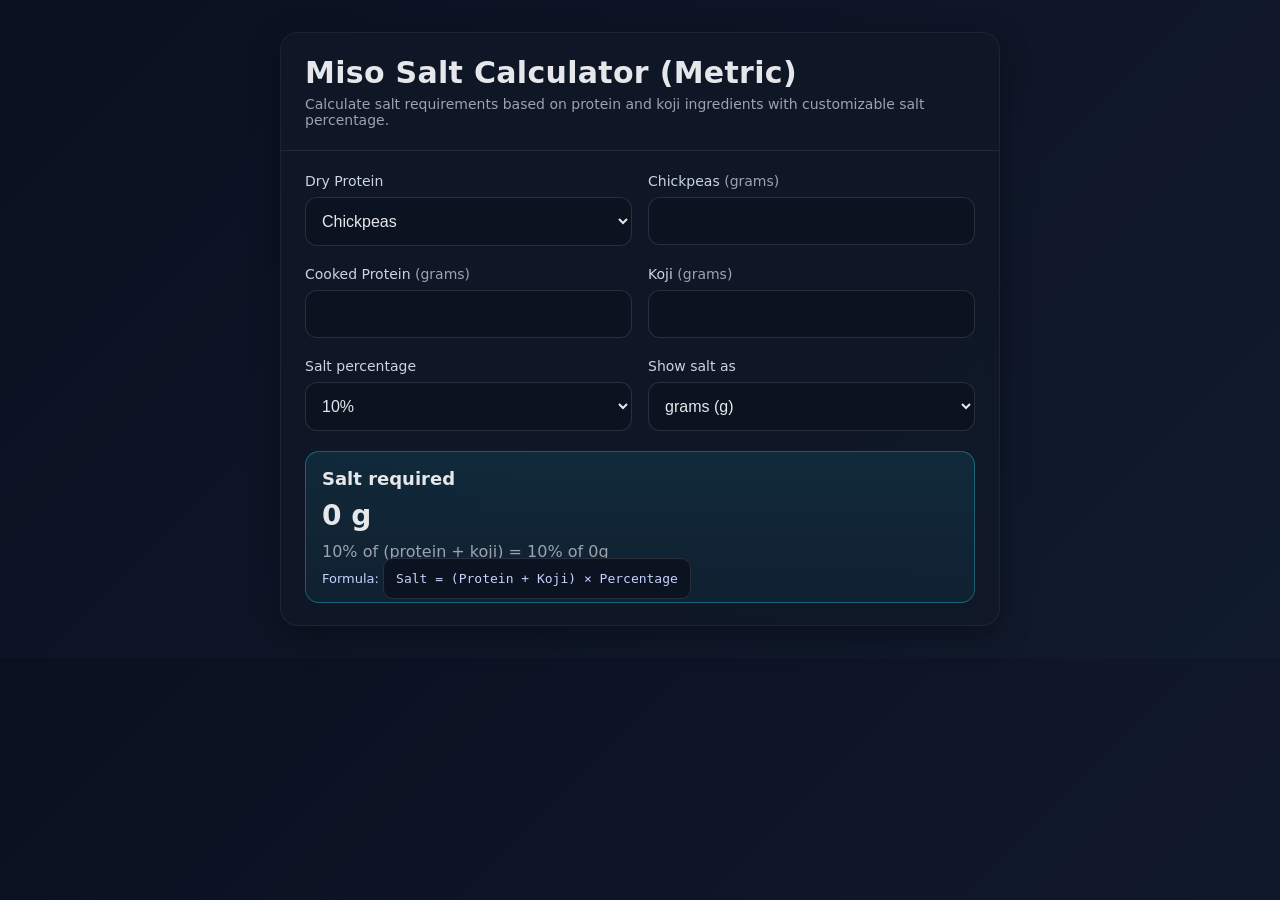
==== commit 53c78c14: "Refactor index.html to enhance Miso Salt Calculator layout and functionality; remove obsolete ffmpeg" ====
--- a/index.html
+++ b/index.html
@@ -1,156 +1,287 @@
-<!doctype html>
+<!DOCTYPE html>
 <html lang="en">
+
 <head>
-    <meta charset="UTF-8" />
-    <meta name="viewport" content="width=device-width, initial-scale=1.0" />
-    <title>Setup Instructions</title>
-    <!-- Link to our local CSS file -->
-    <link rel="stylesheet" href="styles.css" />
+  <meta charset="utf-8" />
+  <meta name="viewport" content="width=device-width, initial-scale=1" />
+  <title>Miso Calc</title>
+  <style>
+    :root {
+      --bg: #0f172a;
+      --card: #111827;
+      --muted: #9ca3af;
+      --accent: #22d3ee;
+      --text: #e5e7eb;
+    }
+
+    * {
+      box-sizing: border-box
+    }
+
+    body {
+      font-family: system-ui, Segoe UI, Roboto, Helvetica, Arial, sans-serif;
+      background: linear-gradient(135deg, #0b1020, #111b2e);
+      color: var(--text);
+      margin: 0;
+      padding: 32px
+    }
+
+    .card {
+      max-width: 720px;
+      margin: 0 auto;
+      background: rgba(17, 24, 39, .75);
+      backdrop-filter: blur(6px);
+      border: 1px solid rgba(255, 255, 255, .06);
+      border-radius: 18px;
+      box-shadow: 0 10px 30px rgba(0, 0, 0, .35)
+    }
+
+    .header {
+      padding: 22px 24px;
+      border-bottom: 1px solid rgba(255, 255, 255, .08)
+    }
+
+    h1 {
+      margin: 0;
+      font-weight: 800;
+      letter-spacing: .3px;
+      font-size: clamp(22px, 3.5vw, 30px)
+    }
+
+    .sub {
+      margin-top: 6px;
+      color: var(--muted);
+      font-size: 14px
+    }
+
+    .body {
+      padding: 22px 24px;
+      display: grid;
+      gap: 20px
+    }
+
+    label {
+      display: block;
+      font-size: 14px;
+      color: #cbd5e1;
+      margin-bottom: 8px
+    }
+
+    input[type="number"],
+    select {
+      width: 100%;
+      padding: 14px 12px;
+      background: #0b1220;
+      border: 1px solid rgba(255, 255, 255, .12);
+      border-radius: 12px;
+      color: var(--text);
+      font-size: 16px;
+      outline: none
+    }
+
+    input[type="number"]:focus {
+      border-color: var(--accent);
+      box-shadow: 0 0 0 4px rgba(34, 211, 238, .15)
+    }
+
+    .row {
+      display: grid;
+      gap: 16px;
+      grid-template-columns: repeat(auto-fit, minmax(220px, 1fr))
+    }
+
+    .result {
+      display: grid;
+      gap: 10px;
+      background: linear-gradient(180deg, rgba(34, 211, 238, .1), rgba(34, 211, 238, .05));
+      border: 1px solid rgba(34, 211, 238, .35);
+      padding: 16px;
+      border-radius: 14px
+    }
+
+    .result h2 {
+      margin: 0;
+      font-size: 18px
+    }
+
+    .big {
+      font-size: 28px;
+      font-weight: 800
+    }
+
+    .muted {
+      color: var(--muted)
+    }
+
+    .formula {
+      font-family: ui-monospace, SFMono-Regular, Menlo, monospace;
+      background: #0b1220;
+      border: 1px solid rgba(255, 255, 255, .12);
+      padding: 12px;
+      border-radius: 10px
+    }
+
+    .foot {
+      padding: 16px 24px;
+      border-top: 1px solid rgba(255, 255, 255, .08);
+      color: #a1a1aa;
+      font-size: 12px
+    }
+
+    .note {
+      font-size: 13px;
+      color: #c7d2fe
+    }
+
+    a.btn {
+      display: inline-block;
+      margin-top: 8px;
+      color: #111827;
+      background: var(--accent);
+      text-decoration: none;
+      font-weight: 700;
+      padding: 10px 14px;
+      border-radius: 12px
+    }
+  </style>
 </head>
-<body id="top">
-    <div class="outer">
-        <!-- Mobile navigation toggle -->
-        <div class="mobile-nav-toggle">
-            <button id="menu-toggle" aria-label="Toggle navigation menu">
-                <span></span>
-                <span></span>
-                <span></span>
-            </button>
-        </div>
-        <div class="page-area">
-            <nav class="sidebar">
-                <div class="group">
-                    <div class="sb-section">Documentation</div>
-                    <ul>
-                        <li>
-                            <img src="img/icon-introduction.svg" alt="" class="icon" />
-                            <a class="active" href="#">Setup Guide</a>
-                        </li>
-                    </ul>
-                </div>
-            </nav>
-            <main class="content-main">
-                <h1>Setup Instructions</h1>
-                <div class="article-content">
-                    <h2>Setup</h2>
-                    <h3 id="go-to-working-folder">Go to working folder:</h3>
-                    <code>% cd "PWD"</code>
-
-                    <h3 id="write-readme">Write readme:</h3>
-                    <code>echo "# PWD" >> README.md</code>
-
-                    <code>git init</code>
-
-                    <p>Initialized empty Git repository in PWD/.git/</p>
-                    <code>% git status</code>
-                    <p>On branch main</p>
-                    <p>No commits yet</p>
-
-                    <p>Untracked files:<br>
-                    (use "git add <file>..." to include in what will be committed)</p>
-                    <ul>
-                        <li>nameX.txt</li>
-                        <li>README.md</li>
-                    </ul>
-
-                    <h3 id="stage-your-changes">Stage your changes:</h3>
-                    <code>git add .</code>
-                    <code>% git status</code>
-                    <p>On branch main</p>
-                    <p>No commits yet</p>
-
-                    <p>Changes to be committed:<br>
-                    (use "git rm --cached <file>..." to unstage)</p>
-                    <ul>
-                        <li>new file: nameX.txt</li>
-                        <li>new file: README.md</li>
-                    </ul>
-
-                    <h2>Initiate to Main</h2>
-                    <code>% cd PWD</code>
-
-                    <h3 id="initialize-a-new-git-repository">Initialize a new Git repository:</h3>
-                    <code>% git init</code>
-                    <p>Reinitialized existing Git repository in PWD/.git/</p>
-
-                    <h3 id="to-verify-what-branch-you-are-in">To verify what branch you are in</h3>
-                    <code>% git status</code>
-                    <p>On branch main<br>
-                    Your branch is up to date with 'origin/main'.<br>
-                    nothing to commit, working tree clean</p>
-
-                    <h3 id="list-all-remote-branches">List all remote branches</h3>
-                    <code>% git branch -r</code>
-                    <ul>
-                        <li>origin/main</li>
-                        <li>origin/temp</li>
-                    </ul>
-
-                    <h3 id="list-both-local-and-remote-branches">List both local and remote branches</h3>
-                    <code>% git branch -a</code>
-                    <ul>
-                        <li>* main</li>
-                        <li>remotes/origin/main</li>
-                        <li>remotes/origin/temp</li>
-                    </ul>
-
-                    <h3 id="to-verify-your-current-branch-and-status">To verify your current branch and status</h3>
-                    <code>% git status</code>
-
-                    <h3 id="to-pull-and-switch-to-a-specific-remote-branch">To pull and switch to a specific remote branch</h3>
-                    <code>% git checkout -b temp origin/temp</code>
-                    <p>branch 'temp' set up to track 'origin/temp'.<br>
-                    Switched to a new branch 'temp'</p>
-
-                    <h3 id="first-commit">First commit</h3>
-                    <code>% git commit -m "first commit"</code>
-
-                    <h3 id="fix-wrong-credentials">Fix wrong credentials</h3>
-                    <code>% git config --global user.email "XXXXXXX+USERNAME@users.noreply.github.com"</code>
-
-                    <p>on https://github.com/settings/emails > Keep my email addresses private > We'll remove your public profile email and use...</p>
-
-                    <code>% git commit --amend --reset-author --no-edit</code>
-
-                    <h3 id="final-steps">Final Steps</h3>
-                    <code>git checkout main</code>
-                    <p>Switch to the main branch</p>
-
-                    <code>git pull origin main</code>
-                    <p>Pull the latest changes</p>
-
-                    <code>git merge temp</code>
-                    <p>Merge the temp branch into main</p>
-
-                    <code>git push origin main</code>
-                    <p>Push the updated main branch to GitHub</p>
-                </div>
-            </main>
-            <aside class="rightbar">
-                <div class="rt-head">
-                    <img src="img/icon-introduction.svg" alt="" class="icon" />
-                    On this page
-                </div>
-                <ul class="toc-list">
-                    <li><a href="#top" id="back-to-top">Back to top ↑</a></li>
-                    <li><a href="#go-to-working-folder">Go to working folder</a></li>
-                    <li><a href="#write-readme">Write readme</a></li>
-                    <li><a href="#stage-your-changes">Stage your changes</a></li>
-                    <li><a href="#initialize-a-new-git-repository">Initialize a new Git repository</a></li>
-                    <li><a href="#to-verify-what-branch-you-are-in">To verify what branch you are in</a></li>
-                    <li><a href="#list-all-remote-branches">List all remote branches</a></li>
-                    <li><a href="#list-both-local-and-remote-branches">List both local and remote branches</a></li>
-                    <li><a href="#to-verify-your-current-branch-and-status">To verify your current branch and status</a></li>
-                    <li><a href="#to-pull-and-switch-to-a-specific-remote-branch">To pull and switch to a specific remote branch</a></li>
-                    <li><a href="#first-commit">First commit</a></li>
-                    <li><a href="#fix-wrong-credentials">Fix wrong credentials</a></li>
-                    <li><a href="#final-steps">Final Steps</a></li>
-                </ul>
-            </aside>
-        </div>
+
+<body>
+  <div class="card">
+    <div class="header">
+      <h1>Miso Salt Calculator (Metric)</h1>
+      <div class="sub">Calculate salt requirements based on protein and koji ingredients with customizable salt
+        percentage.</div>
     </div>
-
-    <!-- Reference to external JavaScript file for menu functionality -->
-    <script src="js/menu.js"></script>
+    <div class="body">
+      <div class="row">
+        <div>
+          <label for="dryProtein">Dry Protein</label>
+          <select id="dryProtein">
+            <option value="chickpeas" selected>Chickpeas</option>
+            <option value="soybeans">Soybeans</option>
+            <option value="lentils">Lentils</option>
+            <option value="blackbeans">Black Beans</option>
+          </select>
+        </div>
+        <div>
+          <label for="dryProteinAmount"><span id="dryProteinLabel">Chickpeas</span> <span
+              class="muted">(grams)</span></label>
+          <input id="dryProteinAmount" type="number" min="0" step="1" />
+        </div>
+      </div>
+
+      <div class="row">
+        <div>
+          <label for="protein">Cooked Protein <span class="muted">(grams)</span></label>
+          <input id="protein" type="number" min="0" step="1" />
+        </div>
+        <div>
+          <label for="koji">Koji <span class="muted">(grams)</span></label>
+          <input id="koji" type="number" min="0" step="1" />
+        </div>
+      </div>
+
+      <div class="row">
+        <div>
+          <label for="percentage">Salt percentage</label>
+          <select id="percentage">
+            <option value="6">6%</option>
+            <option value="7">7%</option>
+            <option value="8">8%</option>
+            <option value="9">9%</option>
+            <option value="10" selected>10%</option>
+            <option value="11">11%</option>
+            <option value="12">12%</option>
+          </select>
+        </div>
+        <div>
+          <label for="units">Show salt as</label>
+          <select id="units">
+            <option value="g" selected>grams (g)</option>
+            <option value="kg">kilograms (kg)</option>
+          </select>
+        </div>
+      </div>
+
+      <div class="result">
+        <h2>Salt required</h2>
+        <div class="big" id="saltOut">—</div>
+        <div class="muted" id="percent"></div>
+        <div class="note">Formula: <span class="formula">Salt = (Protein + Koji) × Percentage</span></div>
+      </div>
+
+    </div>
+  </div>
+
+  <script>
+    const dryProteinEl = document.getElementById('dryProtein');
+    const dryProteinAmountEl = document.getElementById('dryProteinAmount');
+    const dryProteinLabelEl = document.getElementById('dryProteinLabel');
+    const proteinEl = document.getElementById('protein');
+    const kojiEl = document.getElementById('koji');
+    const percentageEl = document.getElementById('percentage');
+    const unitsEl = document.getElementById('units');
+    const saltOut = document.getElementById('saltOut');
+    const percent = document.getElementById('percent');
+
+    // Protein multipliers for different dry protein types
+    const proteinMultipliers = {
+      'chickpeas': 2.20,
+      'soybeans': 2.12,
+      'lentils': 2.40,
+      'blackbeans': 2.50
+    };
+
+    function calculateSalt(proteinGrams, kojiGrams, saltPercentage) {
+      const totalIngredients = proteinGrams + kojiGrams;
+      const saltRequired = totalIngredients * (saltPercentage / 100);
+      return Math.max(0, saltRequired);
+    }
+
+    function calc() {
+      const proteinG = Math.max(0, parseFloat(proteinEl.value || '0'));
+      const kojiG = Math.max(0, parseFloat(kojiEl.value || '0'));
+      const saltPct = parseFloat(percentageEl.value || '10');
+
+      const saltG = calculateSalt(proteinG, kojiG, saltPct);
+      const show = unitsEl.value;
+      const saltDisplay = show === 'kg' ? saltG / 1000 : saltG;
+      const unitLabel = show === 'kg' ? 'kg' : 'g';
+
+      saltOut.textContent = saltDisplay.toFixed(show === 'kg' ? 3 : 0) + ' ' + unitLabel;
+      percent.textContent = saltPct + '% of (protein + koji) = ' + saltPct + '% of ' + (proteinG + kojiG) + 'g';
+    }
+
+    function updateDryProteinLabel() {
+      const selectedOption = dryProteinEl.options[dryProteinEl.selectedIndex];
+      dryProteinLabelEl.textContent = selectedOption.text;
+      calculateProteinFromDryWeight();
+    }
+
+    function calculateProteinFromDryWeight() {
+      const dryWeight = parseFloat(dryProteinAmountEl.value || '0');
+      const selectedProtein = dryProteinEl.value;
+      const multiplier = proteinMultipliers[selectedProtein];
+
+      if (dryWeight > 0 && multiplier) {
+        const proteinAmount = Math.round(dryWeight * multiplier);
+        proteinEl.value = proteinAmount;
+        calc(); // Recalculate salt after updating protein
+      } else if (dryWeight === 0) {
+        proteinEl.value = '';
+        calc();
+      }
+    }
+
+    dryProteinEl.addEventListener('change', updateDryProteinLabel);
+    dryProteinAmountEl.addEventListener('input', calculateProteinFromDryWeight);
+    proteinEl.addEventListener('input', calc);
+    kojiEl.addEventListener('input', calc);
+    percentageEl.addEventListener('change', calc);
+    unitsEl.addEventListener('change', calc);
+    calc();
+  </script>
 </body>
+
 </html>
